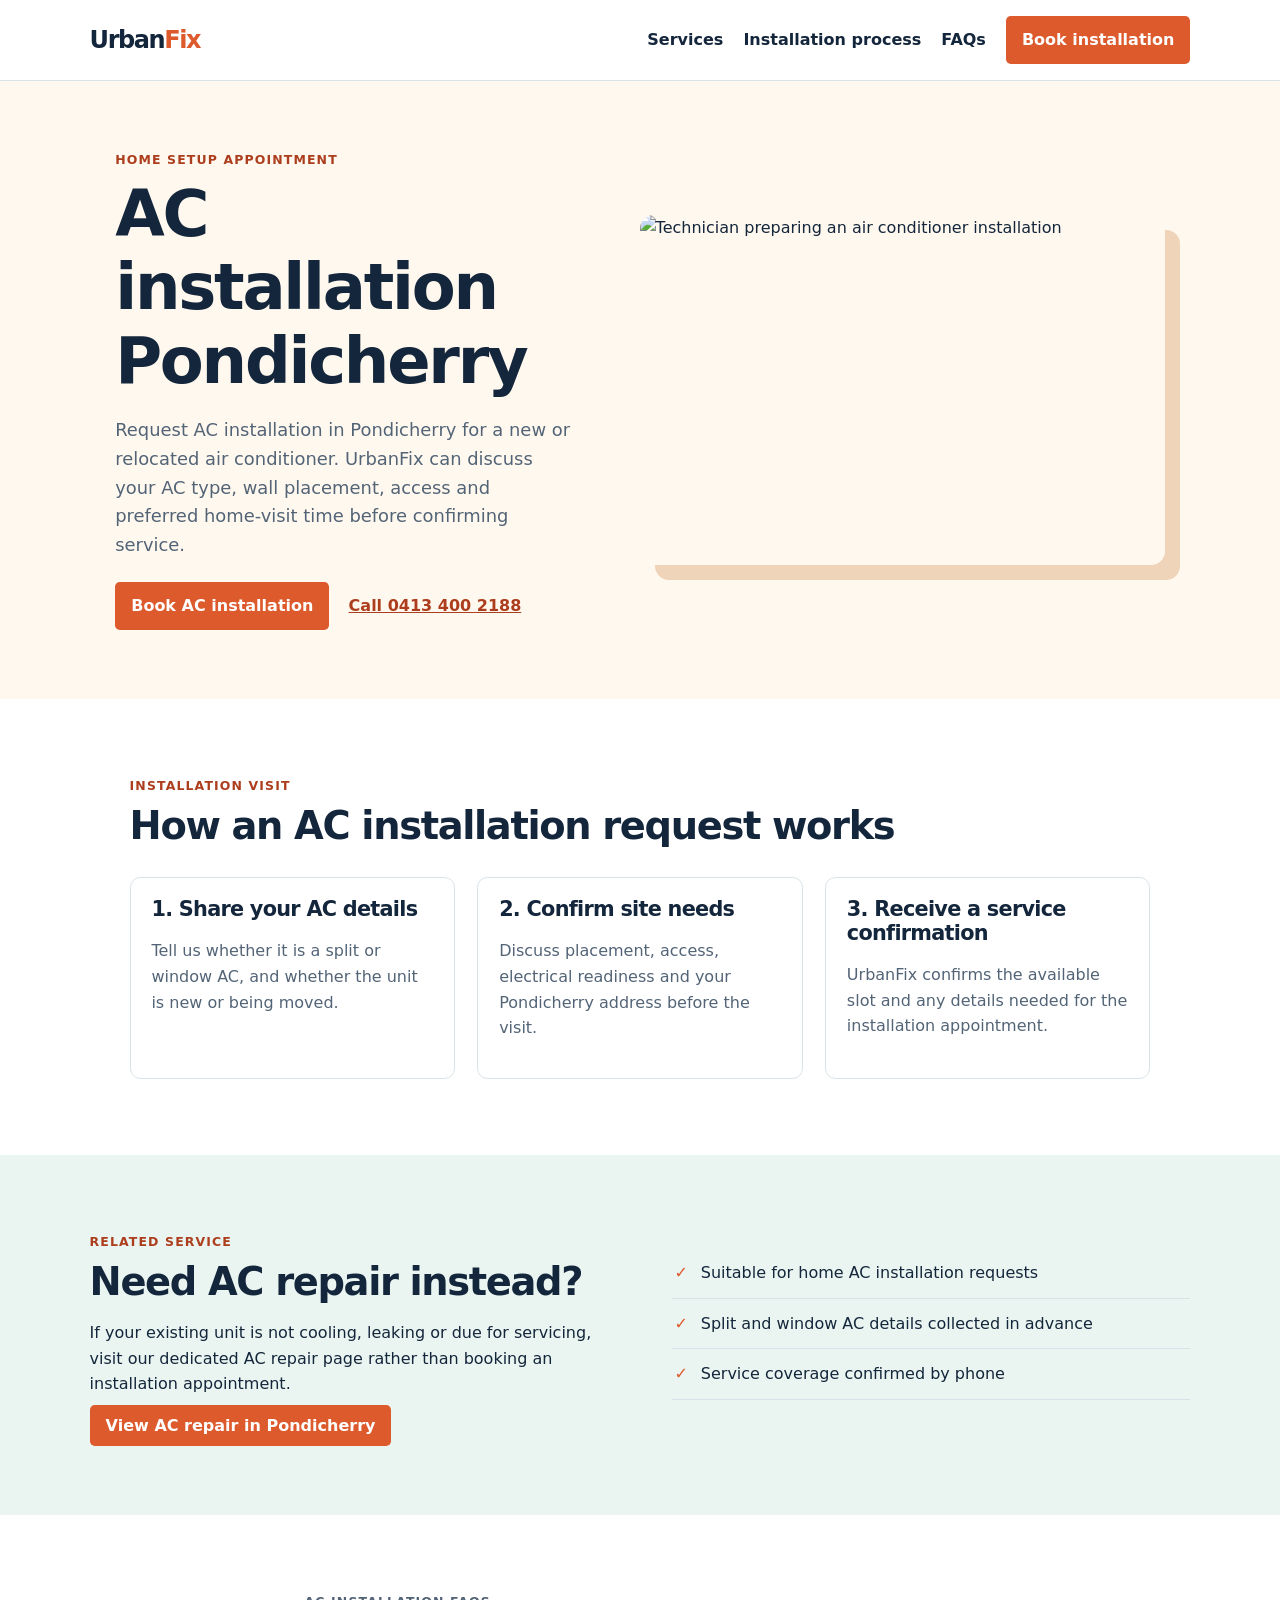
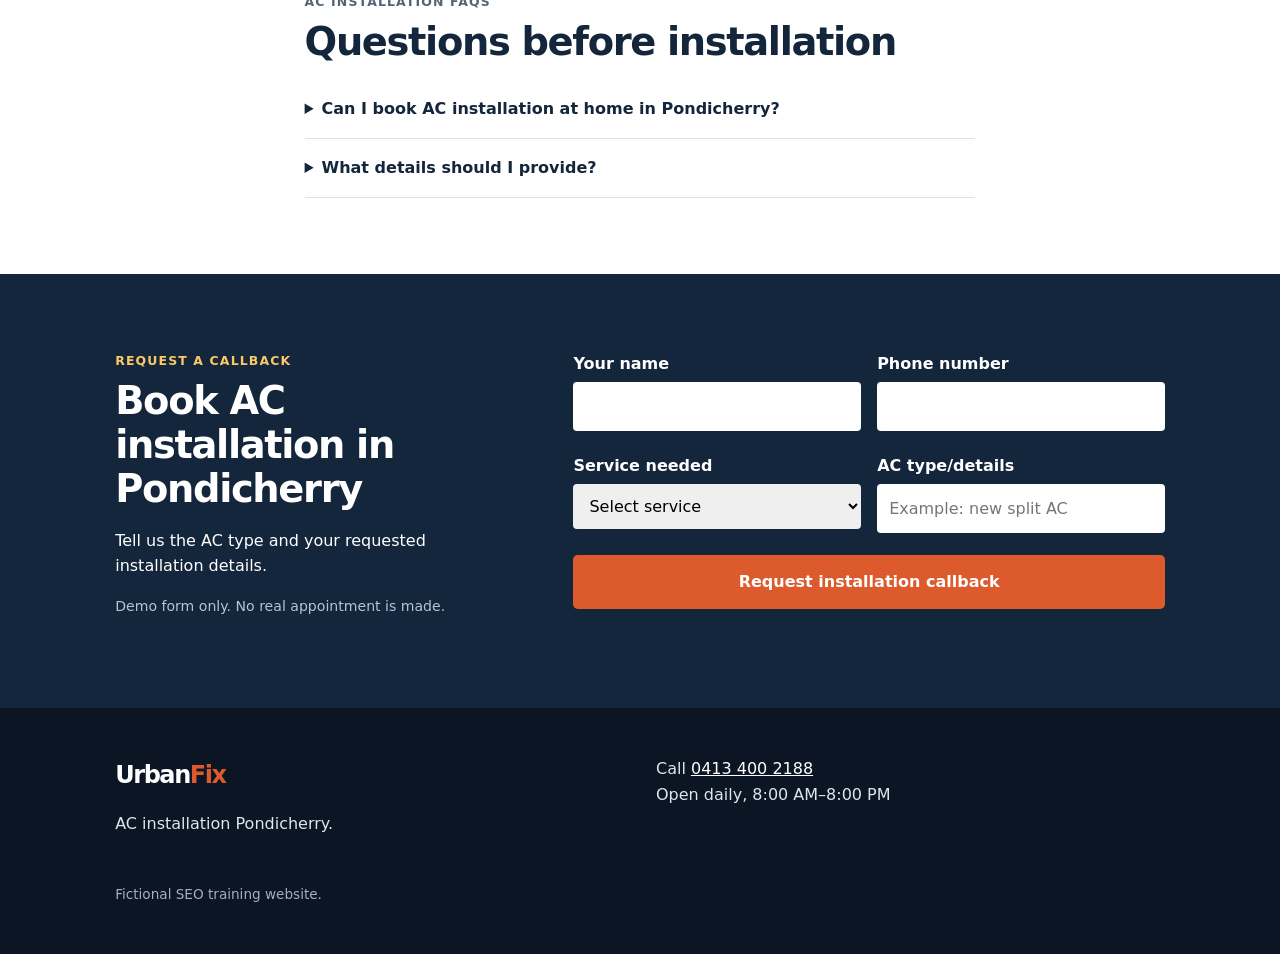
==== ac-installation-pondicherry/index.html @ d5dc9fee "Initial commit: urbanfix keyword mapped site" ====
<!doctype html><html lang="en-IN"><head><meta charset="utf-8"><meta name="viewport" content="width=device-width,initial-scale=1"><title>AC Installation Pondicherry | Home AC Setup | UrbanFix</title><meta name="description" content="Book AC installation in Pondicherry with UrbanFix. Request a home visit for split or window AC setup, placement discussion and installation support."><link rel="canonical" href="YOUR-SITE-URL/ac-installation-pondicherry/"><link rel="stylesheet" href="../assets/css/style.css"><script src="../assets/js/site.js" defer></script></head><body><a class="skip" href="#main">Skip to content</a><header class="header"><a class="brand" href="../index.html">Urban<span>Fix</span></a><button class="menu" aria-expanded="false">Menu</button><nav class="nav"><a href="../index.html#services">Services</a><a href="#process">Installation process</a><a href="#faq">FAQs</a><a class="nav-cta" href="#book">Book installation</a></nav></header><main id="main"><section class="hero hero--service"><div><p class="eyebrow">Home setup appointment</p><h1>AC installation Pondicherry</h1><p class="lead">Request AC installation in Pondicherry for a new or relocated air conditioner. UrbanFix can discuss your AC type, wall placement, access and preferred home-visit time before confirming service.</p><div class="actions"><a class="button" href="#book">Book AC installation</a><a class="phone" href="tel:+914134002188">Call 0413 400 2188</a></div></div><img src="https://images.unsplash.com/photo-1621905252507-b35492cc74b4?auto=format&fit=crop&w=1100&q=80" width="1100" height="733" alt="Technician preparing an air conditioner installation"></section><section id="process" class="section"><p class="eyebrow">Installation visit</p><h2>How an AC installation request works</h2><div class="grid"><article class="card"><h3>1. Share your AC details</h3><p>Tell us whether it is a split or window AC, and whether the unit is new or being moved.</p></article><article class="card"><h3>2. Confirm site needs</h3><p>Discuss placement, access, electrical readiness and your Pondicherry address before the visit.</p></article><article class="card"><h3>3. Receive a service confirmation</h3><p>UrbanFix confirms the available slot and any details needed for the installation appointment.</p></article></div></section><section class="section tint"><div class="two"><div><p class="eyebrow">Related service</p><h2>Need AC repair instead?</h2><p>If your existing unit is not cooling, leaking or due for servicing, visit our dedicated AC repair page rather than booking an installation appointment.</p><a class="button" href="../ac-repair-pondicherry/">View AC repair in Pondicherry</a></div><ul class="check"><li>Suitable for home AC installation requests</li><li>Split and window AC details collected in advance</li><li>Service coverage confirmed by phone</li></ul></div></section><section id="faq" class="section faq"><p class="eyebrow">AC installation FAQs</p><h2>Questions before installation</h2><details><summary>Can I book AC installation at home in Pondicherry?</summary><p>Yes. Submit the callback form with your address and AC type. The team will confirm availability.</p></details><details><summary>What details should I provide?</summary><p>Share the AC type, whether it is a new installation or relocation, and any placement concerns you already know about.</p></details></section><section id="book" class="booking"><div><p class="eyebrow">Request a callback</p><h2>Book AC installation in Pondicherry</h2><p>Tell us the AC type and your requested installation details.</p><p class="notice">Demo form only. No real appointment is made.</p></div><form class="booking-form"><div><label for="name">Your name</label><input id="name" name="name" required></div><div><label for="phone">Phone number</label><input id="phone" name="phone" type="tel" required></div><div><label for="service">Service needed</label><select id="service" name="service" required><option value="">Select service</option><option>AC installation</option><option>AC relocation</option></select></div><div><label for="issue">AC type/details</label><input id="issue" name="issue" placeholder="Example: new split AC" required></div><button class="button wide" type="submit">Request installation callback</button><p class="message" role="status" aria-live="polite"></p></form></section></main><footer class="footer"><div><a class="brand" href="../index.html">Urban<span>Fix</span></a><p>AC installation Pondicherry.</p></div><address>Call <a href="tel:+914134002188">0413 400 2188</a><br>Open daily, 8:00 AM–8:00 PM</address><p class="legal">Fictional SEO training website.</p></footer></body></html>
---- assets/css/style.css ----
:root{--ink:#14263b;--muted:#536477;--orange:#dd5a2d;--orange-dark:#ad3e1d;--cream:#fff8ee;--mint:#eaf5f1;--line:#d9e2e7;--white:#fff}*{box-sizing:border-box}html{scroll-behavior:smooth}body{margin:0;color:var(--ink);font:16px/1.6 system-ui,-apple-system,"Segoe UI",sans-serif}a{color:var(--orange-dark)}.skip{position:absolute;left:-999px}.skip:focus{left:12px;top:12px;padding:10px;background:#fff;z-index:99}.header{display:flex;align-items:center;justify-content:space-between;padding:16px 7%;border-bottom:1px solid var(--line);background:#fff}.brand{font-size:1.5rem;font-weight:850;letter-spacing:-.06em;color:var(--ink);text-decoration:none}.brand span{color:var(--orange)}.nav{display:flex;gap:1.25rem;align-items:center}.nav a{font-weight:700;color:var(--ink);text-decoration:none}.nav .nav-cta,.button{background:var(--orange);color:#fff;padding:.7rem 1rem;border:0;border-radius:.3rem;font:inherit;font-weight:800;text-decoration:none;cursor:pointer}.menu{display:none}.hero{display:grid;grid-template-columns:1.05fr .95fr;gap:4rem;align-items:center;padding:5rem 9%;background:var(--cream)}.hero--service{padding:4.3rem 9%}.hero img{width:100%;height:350px;object-fit:cover;border-radius:14px;box-shadow:15px 15px 0 #f0d4b9}.eyebrow{margin:0 0 .5rem;color:var(--orange-dark);font-size:.78rem;font-weight:850;letter-spacing:.09em;text-transform:uppercase}h1,h2,h3{line-height:1.15;letter-spacing:-.035em}h1{font-size:clamp(2.3rem,5vw,4.3rem);margin:.1rem 0 1rem}h2{font-size:clamp(1.7rem,3vw,2.55rem);margin:.1rem 0 1rem}h3{font-size:1.3rem;margin:0 0 .6rem}.lead,.intro{font-size:1.12rem;color:var(--muted);max-width:49rem}.actions{display:flex;gap:1.2rem;align-items:center;flex-wrap:wrap;margin-top:1.4rem}.phone{font-weight:800}.trust{display:flex;justify-content:center;gap:3rem;padding:1rem 7%;background:var(--ink);color:#fff}.trust p{margin:0}.section{max-width:1200px;margin:auto;padding:4.8rem 7%}.tint{max-width:none;background:var(--mint)}.grid{display:grid;grid-template-columns:repeat(3,1fr);gap:1.4rem;margin-top:1.8rem}.card{border:1px solid var(--line);border-radius:.65rem;background:#fff;padding:1.3rem}.card p{color:var(--muted)}.card a{font-weight:800}.two{display:grid;grid-template-columns:1fr 1fr;gap:4rem}.check{padding:0;list-style:none}.check li{padding:.75rem 0 .75rem 1.8rem;border-bottom:1px solid var(--line);position:relative}.check li:before{content:"✓";position:absolute;left:.15rem;color:var(--orange);font-weight:900}.faq{max-width:850px}.faq details{border-bottom:1px solid var(--line);padding:1rem 0}.faq summary{cursor:pointer;font-weight:800}.faq p{color:var(--muted)}.booking{padding:4.8rem 9%;background:var(--ink);color:white;display:grid;grid-template-columns:.8fr 1.2fr;gap:4rem}.booking .eyebrow{color:#fac867}.booking form{display:grid;grid-template-columns:1fr 1fr;gap:1rem}.booking label{display:block;font-weight:700;margin-bottom:.3rem}.booking input,.booking select,.booking textarea{width:100%;padding:.75rem;border:0;border-radius:.25rem;font:inherit}.booking textarea,.booking .wide{grid-column:1/-1}.booking textarea{min-height:90px}.booking .message{grid-column:1/-1;margin:0;font-weight:700}.notice{font-size:.88rem;color:#b7c4d2}.footer{display:grid;grid-template-columns:1fr 1fr;gap:2rem;padding:3rem 9%;background:#0b1523;color:#dce6ed}.footer .brand{color:white}.footer address{font-style:normal}.footer .legal{grid-column:1/-1;font-size:.85rem;color:#9fb1bf;margin:0}.footer a{color:#fff}@media(max-width:780px){.header{flex-wrap:wrap}.menu{display:block;background:#fff;border:1px solid var(--line);padding:.5rem}.nav{display:none;width:100%;padding-top:1rem;flex-direction:column;align-items:flex-start}.nav.open{display:flex}.hero,.two,.booking{grid-template-columns:1fr;gap:2rem}.hero{padding:3.5rem 7%}.hero img{height:260px}.trust{flex-direction:column;gap:.25rem;text-align:center}.grid{grid-template-columns:1fr}.booking form{grid-template-columns:1fr}.booking textarea,.booking .wide,.booking .message{grid-column:auto}.footer{grid-template-columns:1fr}}
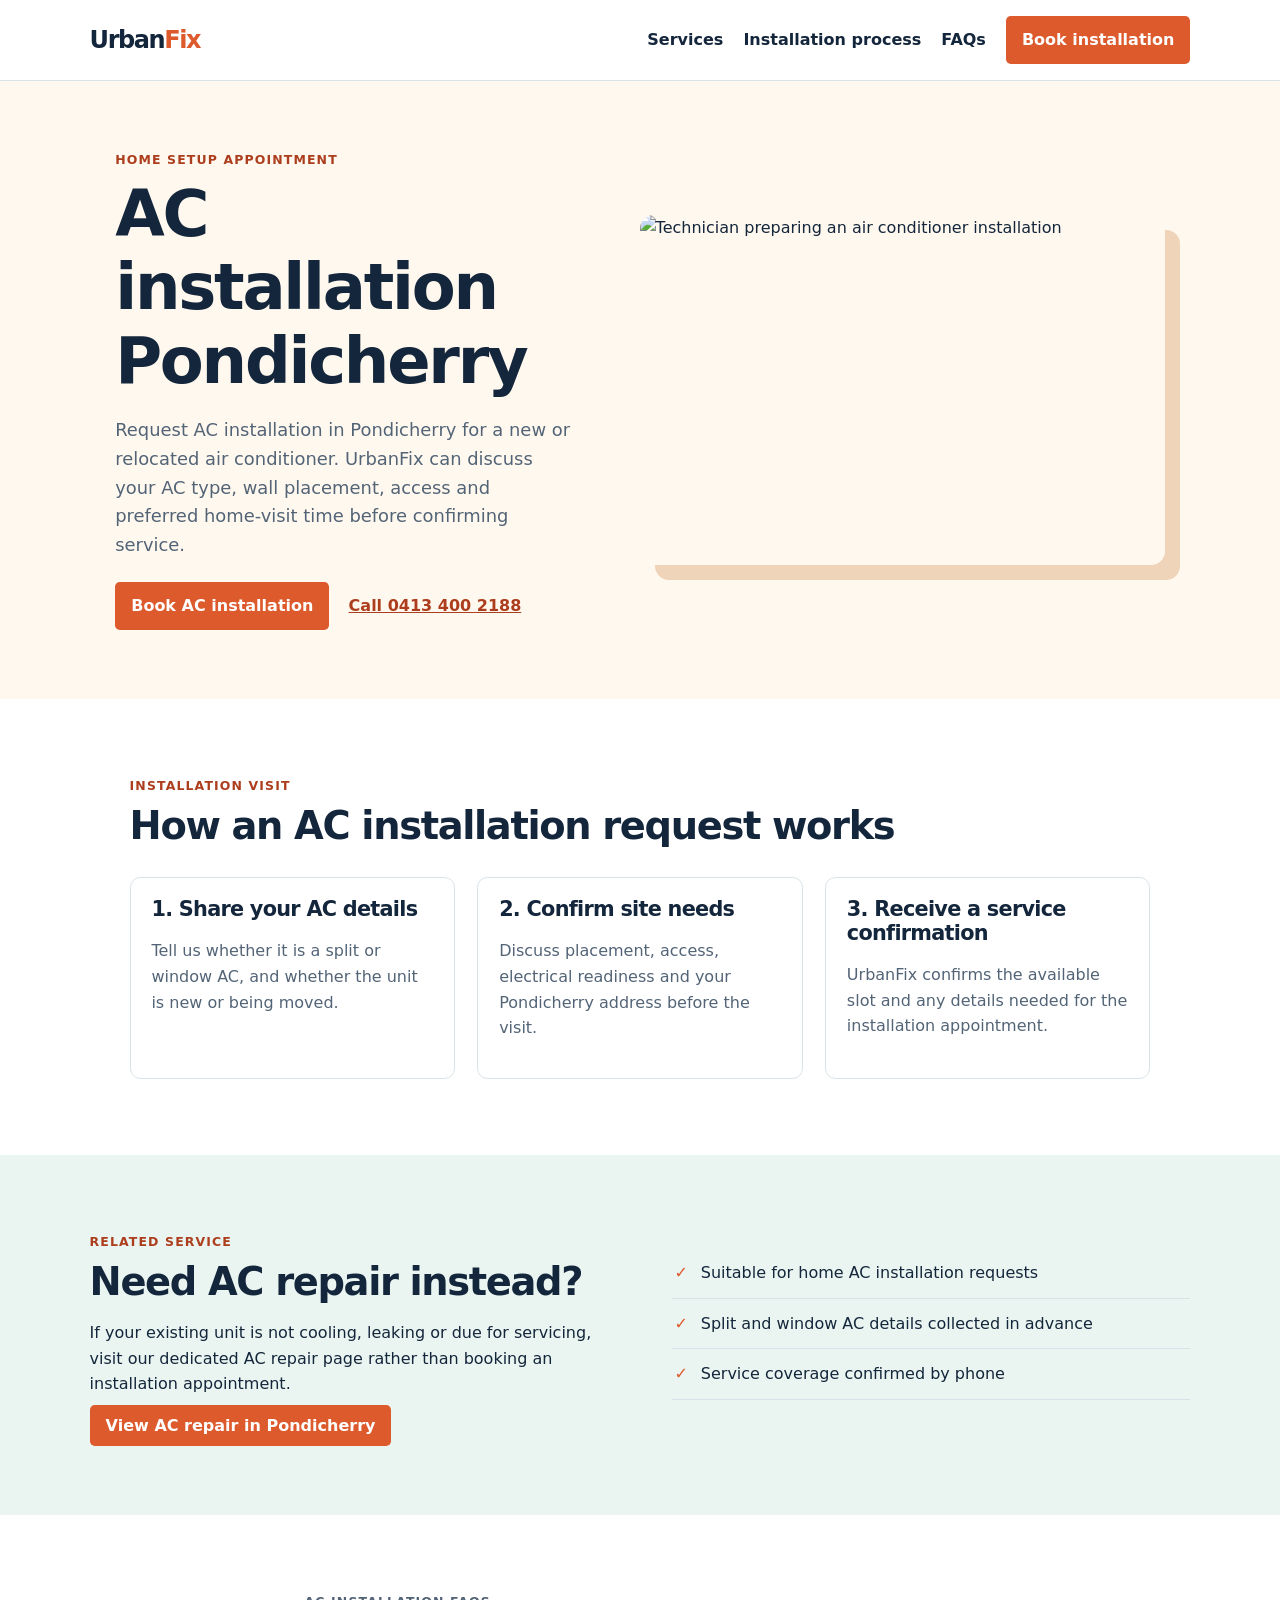
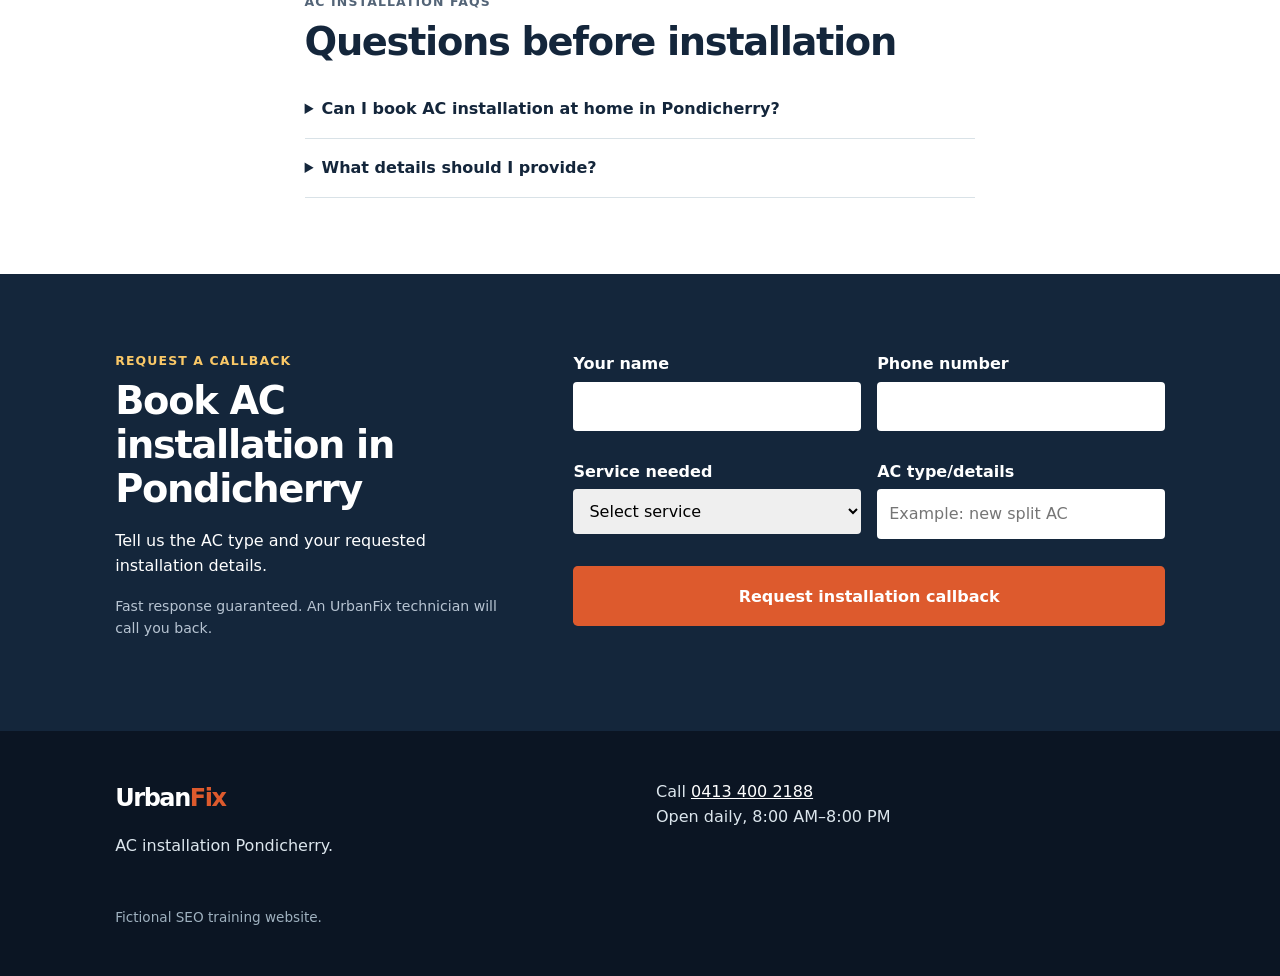
==== commit 4821d330: "Configure Google Apps Script Web App URL for form data collection" ====
--- a/ac-installation-pondicherry/index.html
+++ b/ac-installation-pondicherry/index.html
@@ -1 +1,175 @@
-<!doctype html><html lang="en-IN"><head><meta charset="utf-8"><meta name="viewport" content="width=device-width,initial-scale=1"><title>AC Installation Pondicherry | Home AC Setup | UrbanFix</title><meta name="description" content="Book AC installation in Pondicherry with UrbanFix. Request a home visit for split or window AC setup, placement discussion and installation support."><link rel="canonical" href="YOUR-SITE-URL/ac-installation-pondicherry/"><link rel="stylesheet" href="../assets/css/style.css"><script src="../assets/js/site.js" defer></script></head><body><a class="skip" href="#main">Skip to content</a><header class="header"><a class="brand" href="../index.html">Urban<span>Fix</span></a><button class="menu" aria-expanded="false">Menu</button><nav class="nav"><a href="../index.html#services">Services</a><a href="#process">Installation process</a><a href="#faq">FAQs</a><a class="nav-cta" href="#book">Book installation</a></nav></header><main id="main"><section class="hero hero--service"><div><p class="eyebrow">Home setup appointment</p><h1>AC installation Pondicherry</h1><p class="lead">Request AC installation in Pondicherry for a new or relocated air conditioner. UrbanFix can discuss your AC type, wall placement, access and preferred home-visit time before confirming service.</p><div class="actions"><a class="button" href="#book">Book AC installation</a><a class="phone" href="tel:+914134002188">Call 0413 400 2188</a></div></div><img src="https://images.unsplash.com/photo-1621905252507-b35492cc74b4?auto=format&fit=crop&w=1100&q=80" width="1100" height="733" alt="Technician preparing an air conditioner installation"></section><section id="process" class="section"><p class="eyebrow">Installation visit</p><h2>How an AC installation request works</h2><div class="grid"><article class="card"><h3>1. Share your AC details</h3><p>Tell us whether it is a split or window AC, and whether the unit is new or being moved.</p></article><article class="card"><h3>2. Confirm site needs</h3><p>Discuss placement, access, electrical readiness and your Pondicherry address before the visit.</p></article><article class="card"><h3>3. Receive a service confirmation</h3><p>UrbanFix confirms the available slot and any details needed for the installation appointment.</p></article></div></section><section class="section tint"><div class="two"><div><p class="eyebrow">Related service</p><h2>Need AC repair instead?</h2><p>If your existing unit is not cooling, leaking or due for servicing, visit our dedicated AC repair page rather than booking an installation appointment.</p><a class="button" href="../ac-repair-pondicherry/">View AC repair in Pondicherry</a></div><ul class="check"><li>Suitable for home AC installation requests</li><li>Split and window AC details collected in advance</li><li>Service coverage confirmed by phone</li></ul></div></section><section id="faq" class="section faq"><p class="eyebrow">AC installation FAQs</p><h2>Questions before installation</h2><details><summary>Can I book AC installation at home in Pondicherry?</summary><p>Yes. Submit the callback form with your address and AC type. The team will confirm availability.</p></details><details><summary>What details should I provide?</summary><p>Share the AC type, whether it is a new installation or relocation, and any placement concerns you already know about.</p></details></section><section id="book" class="booking"><div><p class="eyebrow">Request a callback</p><h2>Book AC installation in Pondicherry</h2><p>Tell us the AC type and your requested installation details.</p><p class="notice">Demo form only. No real appointment is made.</p></div><form class="booking-form"><div><label for="name">Your name</label><input id="name" name="name" required></div><div><label for="phone">Phone number</label><input id="phone" name="phone" type="tel" required></div><div><label for="service">Service needed</label><select id="service" name="service" required><option value="">Select service</option><option>AC installation</option><option>AC relocation</option></select></div><div><label for="issue">AC type/details</label><input id="issue" name="issue" placeholder="Example: new split AC" required></div><button class="button wide" type="submit">Request installation callback</button><p class="message" role="status" aria-live="polite"></p></form></section></main><footer class="footer"><div><a class="brand" href="../index.html">Urban<span>Fix</span></a><p>AC installation Pondicherry.</p></div><address>Call <a href="tel:+914134002188">0413 400 2188</a><br>Open daily, 8:00 AM–8:00 PM</address><p class="legal">Fictional SEO training website.</p></footer></body></html>
+<!doctype html>
+<html lang="en-IN">
+  <head>
+    <!-- Google tag (gtag.js) -->
+    <script async src="https://www.googletagmanager.com/gtag/js?id=AW-18336418868"></script>
+    <script>
+      window.dataLayer = window.dataLayer || [];
+      function gtag(){dataLayer.push(arguments);}
+      gtag('js', new Date());
+
+      gtag('config', 'AW-18336418868');
+    </script>
+    <meta charset="utf-8" />
+    <meta name="viewport" content="width=device-width,initial-scale=1" />
+    <title>AC Installation Pondicherry | Home AC Setup | UrbanFix</title>
+    <meta
+      name="description"
+      content="Book AC installation in Pondicherry with UrbanFix. Request a home visit for split or window AC setup, placement discussion and installation support."
+    />
+    <link rel="canonical" href="YOUR-SITE-URL/ac-installation-pondicherry/" />
+    <link rel="stylesheet" href="../assets/css/style.css" />
+    <script src="../assets/js/site.js" defer></script>
+  </head>
+  <body>
+    <a class="skip" href="#main">Skip to content</a>
+    <header class="header">
+      <a class="brand" href="../index.html">Urban<span>Fix</span></a
+      ><button class="menu" aria-expanded="false">Menu</button>
+      <nav class="nav">
+        <a href="../index.html#services">Services</a
+        ><a href="#process">Installation process</a><a href="#faq">FAQs</a
+        ><a class="nav-cta" href="#book">Book installation</a>
+      </nav>
+    </header>
+    <main id="main">
+      <section class="hero hero--service">
+        <div>
+          <p class="eyebrow">Home setup appointment</p>
+          <h1>AC installation Pondicherry</h1>
+          <p class="lead">
+            Request AC installation in Pondicherry for a new or relocated air
+            conditioner. UrbanFix can discuss your AC type, wall placement,
+            access and preferred home-visit time before confirming service.
+          </p>
+          <div class="actions">
+            <a class="button" href="#book">Book AC installation</a
+            ><a class="phone" href="tel:+914134002188">Call 0413 400 2188</a>
+          </div>
+        </div>
+        <img
+          src="https://images.unsplash.com/photo-1621905252507-b35492cc74b4?auto=format&fit=crop&w=1100&q=80"
+          width="1100"
+          height="733"
+          alt="Technician preparing an air conditioner installation"
+        />
+      </section>
+      <section id="process" class="section">
+        <p class="eyebrow">Installation visit</p>
+        <h2>How an AC installation request works</h2>
+        <div class="grid">
+          <article class="card">
+            <h3>1. Share your AC details</h3>
+            <p>
+              Tell us whether it is a split or window AC, and whether the unit
+              is new or being moved.
+            </p>
+          </article>
+          <article class="card">
+            <h3>2. Confirm site needs</h3>
+            <p>
+              Discuss placement, access, electrical readiness and your
+              Pondicherry address before the visit.
+            </p>
+          </article>
+          <article class="card">
+            <h3>3. Receive a service confirmation</h3>
+            <p>
+              UrbanFix confirms the available slot and any details needed for
+              the installation appointment.
+            </p>
+          </article>
+        </div>
+      </section>
+      <section class="section tint">
+        <div class="two">
+          <div>
+            <p class="eyebrow">Related service</p>
+            <h2>Need AC repair instead?</h2>
+            <p>
+              If your existing unit is not cooling, leaking or due for
+              servicing, visit our dedicated AC repair page rather than booking
+              an installation appointment.
+            </p>
+            <a class="button" href="../ac-repair-pondicherry/"
+              >View AC repair in Pondicherry</a
+            >
+          </div>
+          <ul class="check">
+            <li>Suitable for home AC installation requests</li>
+            <li>Split and window AC details collected in advance</li>
+            <li>Service coverage confirmed by phone</li>
+          </ul>
+        </div>
+      </section>
+      <section id="faq" class="section faq">
+        <p class="eyebrow">AC installation FAQs</p>
+        <h2>Questions before installation</h2>
+        <details>
+          <summary>Can I book AC installation at home in Pondicherry?</summary>
+          <p>
+            Yes. Submit the callback form with your address and AC type. The
+            team will confirm availability.
+          </p>
+        </details>
+        <details>
+          <summary>What details should I provide?</summary>
+          <p>
+            Share the AC type, whether it is a new installation or relocation,
+            and any placement concerns you already know about.
+          </p>
+        </details>
+      </section>
+      <section id="book" class="booking">
+        <div>
+          <p class="eyebrow">Request a callback</p>
+          <h2>Book AC installation in Pondicherry</h2>
+          <p>Tell us the AC type and your requested installation details.</p>
+          <p class="notice">Fast response guaranteed. An UrbanFix technician will call you back.</p>
+        </div>
+        <form class="booking-form">
+          <div>
+            <label for="name">Your name</label
+            ><input id="name" name="name" required />
+          </div>
+          <div>
+            <label for="phone">Phone number</label
+            ><input id="phone" name="phone" type="tel" required />
+          </div>
+          <div>
+            <label for="service">Service needed</label
+            ><select id="service" name="service" required>
+              <option value="">Select service</option>
+              <option>AC installation</option>
+              <option>AC relocation</option>
+            </select>
+          </div>
+          <div>
+            <label for="issue">AC type/details</label
+            ><input
+              id="issue"
+              name="issue"
+              placeholder="Example: new split AC"
+              required
+            />
+          </div>
+          <button class="button wide" type="submit">
+            Request installation callback
+          </button>
+          <p class="message" role="status" aria-live="polite"></p>
+        </form>
+      </section>
+    </main>
+    <footer class="footer">
+      <div>
+        <a class="brand" href="../index.html">Urban<span>Fix</span></a>
+        <p>AC installation Pondicherry.</p>
+      </div>
+      <address>
+        Call <a href="tel:+914134002188">0413 400 2188</a><br />Open daily, 8:00
+        AM–8:00 PM
+      </address>
+      <p class="legal">Fictional SEO training website.</p>
+    </footer>
+  </body>
+</html>
--- a/assets/css/style.css
+++ b/assets/css/style.css
@@ -1 +1,336 @@
-:root{--ink:#14263b;--muted:#536477;--orange:#dd5a2d;--orange-dark:#ad3e1d;--cream:#fff8ee;--mint:#eaf5f1;--line:#d9e2e7;--white:#fff}*{box-sizing:border-box}html{scroll-behavior:smooth}body{margin:0;color:var(--ink);font:16px/1.6 system-ui,-apple-system,"Segoe UI",sans-serif}a{color:var(--orange-dark)}.skip{position:absolute;left:-999px}.skip:focus{left:12px;top:12px;padding:10px;background:#fff;z-index:99}.header{display:flex;align-items:center;justify-content:space-between;padding:16px 7%;border-bottom:1px solid var(--line);background:#fff}.brand{font-size:1.5rem;font-weight:850;letter-spacing:-.06em;color:var(--ink);text-decoration:none}.brand span{color:var(--orange)}.nav{display:flex;gap:1.25rem;align-items:center}.nav a{font-weight:700;color:var(--ink);text-decoration:none}.nav .nav-cta,.button{background:var(--orange);color:#fff;padding:.7rem 1rem;border:0;border-radius:.3rem;font:inherit;font-weight:800;text-decoration:none;cursor:pointer}.menu{display:none}.hero{display:grid;grid-template-columns:1.05fr .95fr;gap:4rem;align-items:center;padding:5rem 9%;background:var(--cream)}.hero--service{padding:4.3rem 9%}.hero img{width:100%;height:350px;object-fit:cover;border-radius:14px;box-shadow:15px 15px 0 #f0d4b9}.eyebrow{margin:0 0 .5rem;color:var(--orange-dark);font-size:.78rem;font-weight:850;letter-spacing:.09em;text-transform:uppercase}h1,h2,h3{line-height:1.15;letter-spacing:-.035em}h1{font-size:clamp(2.3rem,5vw,4.3rem);margin:.1rem 0 1rem}h2{font-size:clamp(1.7rem,3vw,2.55rem);margin:.1rem 0 1rem}h3{font-size:1.3rem;margin:0 0 .6rem}.lead,.intro{font-size:1.12rem;color:var(--muted);max-width:49rem}.actions{display:flex;gap:1.2rem;align-items:center;flex-wrap:wrap;margin-top:1.4rem}.phone{font-weight:800}.trust{display:flex;justify-content:center;gap:3rem;padding:1rem 7%;background:var(--ink);color:#fff}.trust p{margin:0}.section{max-width:1200px;margin:auto;padding:4.8rem 7%}.tint{max-width:none;background:var(--mint)}.grid{display:grid;grid-template-columns:repeat(3,1fr);gap:1.4rem;margin-top:1.8rem}.card{border:1px solid var(--line);border-radius:.65rem;background:#fff;padding:1.3rem}.card p{color:var(--muted)}.card a{font-weight:800}.two{display:grid;grid-template-columns:1fr 1fr;gap:4rem}.check{padding:0;list-style:none}.check li{padding:.75rem 0 .75rem 1.8rem;border-bottom:1px solid var(--line);position:relative}.check li:before{content:"✓";position:absolute;left:.15rem;color:var(--orange);font-weight:900}.faq{max-width:850px}.faq details{border-bottom:1px solid var(--line);padding:1rem 0}.faq summary{cursor:pointer;font-weight:800}.faq p{color:var(--muted)}.booking{padding:4.8rem 9%;background:var(--ink);color:white;display:grid;grid-template-columns:.8fr 1.2fr;gap:4rem}.booking .eyebrow{color:#fac867}.booking form{display:grid;grid-template-columns:1fr 1fr;gap:1rem}.booking label{display:block;font-weight:700;margin-bottom:.3rem}.booking input,.booking select,.booking textarea{width:100%;padding:.75rem;border:0;border-radius:.25rem;font:inherit}.booking textarea,.booking .wide{grid-column:1/-1}.booking textarea{min-height:90px}.booking .message{grid-column:1/-1;margin:0;font-weight:700}.notice{font-size:.88rem;color:#b7c4d2}.footer{display:grid;grid-template-columns:1fr 1fr;gap:2rem;padding:3rem 9%;background:#0b1523;color:#dce6ed}.footer .brand{color:white}.footer address{font-style:normal}.footer .legal{grid-column:1/-1;font-size:.85rem;color:#9fb1bf;margin:0}.footer a{color:#fff}@media(max-width:780px){.header{flex-wrap:wrap}.menu{display:block;background:#fff;border:1px solid var(--line);padding:.5rem}.nav{display:none;width:100%;padding-top:1rem;flex-direction:column;align-items:flex-start}.nav.open{display:flex}.hero,.two,.booking{grid-template-columns:1fr;gap:2rem}.hero{padding:3.5rem 7%}.hero img{height:260px}.trust{flex-direction:column;gap:.25rem;text-align:center}.grid{grid-template-columns:1fr}.booking form{grid-template-columns:1fr}.booking textarea,.booking .wide,.booking .message{grid-column:auto}.footer{grid-template-columns:1fr}}
+:root {
+  --ink: #14263b;
+  --muted: #536477;
+  --orange: #dd5a2d;
+  --orange-dark: #ad3e1d;
+  --cream: #fff8ee;
+  --mint: #eaf5f1;
+  --line: #d9e2e7;
+  --white: #fff;
+}
+* {
+  box-sizing: border-box;
+}
+html {
+  scroll-behavior: smooth;
+}
+body {
+  margin: 0;
+  color: var(--ink);
+  font:
+    16px/1.6 system-ui,
+    -apple-system,
+    "Segoe UI",
+    sans-serif;
+}
+a {
+  color: var(--orange-dark);
+}
+.skip {
+  position: absolute;
+  left: -999px;
+}
+.skip:focus {
+  left: 12px;
+  top: 12px;
+  padding: 10px;
+  background: #fff;
+  z-index: 99;
+}
+.header {
+  display: flex;
+  align-items: center;
+  justify-content: space-between;
+  padding: 16px 7%;
+  border-bottom: 1px solid var(--line);
+  background: #fff;
+}
+.brand {
+  font-size: 1.5rem;
+  font-weight: 850;
+  letter-spacing: -0.06em;
+  color: var(--ink);
+  text-decoration: none;
+}
+.brand span {
+  color: var(--orange);
+}
+.nav {
+  display: flex;
+  gap: 1.25rem;
+  align-items: center;
+}
+.nav a {
+  font-weight: 700;
+  color: var(--ink);
+  text-decoration: none;
+}
+.nav .nav-cta,
+.button {
+  background: var(--orange);
+  color: #fff;
+  padding: 0.7rem 1rem;
+  border: 0;
+  border-radius: 0.3rem;
+  font: inherit;
+  font-weight: 800;
+  text-decoration: none;
+  cursor: pointer;
+}
+.menu {
+  display: none;
+}
+.hero {
+  display: grid;
+  grid-template-columns: 1.05fr 0.95fr;
+  gap: 4rem;
+  align-items: center;
+  padding: 5rem 9%;
+  background: var(--cream);
+}
+.hero--service {
+  padding: 4.3rem 9%;
+}
+.hero img {
+  width: 100%;
+  height: 350px;
+  object-fit: cover;
+  border-radius: 14px;
+  box-shadow: 15px 15px 0 #f0d4b9;
+}
+.eyebrow {
+  margin: 0 0 0.5rem;
+  color: var(--orange-dark);
+  font-size: 0.78rem;
+  font-weight: 850;
+  letter-spacing: 0.09em;
+  text-transform: uppercase;
+}
+h1,
+h2,
+h3 {
+  line-height: 1.15;
+  letter-spacing: -0.035em;
+}
+h1 {
+  font-size: clamp(2.3rem, 5vw, 4.3rem);
+  margin: 0.1rem 0 1rem;
+}
+h2 {
+  font-size: clamp(1.7rem, 3vw, 2.55rem);
+  margin: 0.1rem 0 1rem;
+}
+h3 {
+  font-size: 1.3rem;
+  margin: 0 0 0.6rem;
+}
+.lead,
+.intro {
+  font-size: 1.12rem;
+  color: var(--muted);
+  max-width: 49rem;
+}
+.actions {
+  display: flex;
+  gap: 1.2rem;
+  align-items: center;
+  flex-wrap: wrap;
+  margin-top: 1.4rem;
+}
+.phone {
+  font-weight: 800;
+}
+.trust {
+  display: flex;
+  justify-content: center;
+  gap: 3rem;
+  padding: 1rem 7%;
+  background: var(--ink);
+  color: #fff;
+}
+.trust p {
+  margin: 0;
+}
+.section {
+  max-width: 1200px;
+  margin: auto;
+  padding: 4.8rem 7%;
+}
+.tint {
+  max-width: none;
+  background: var(--mint);
+}
+.grid {
+  display: grid;
+  grid-template-columns: repeat(3, 1fr);
+  gap: 1.4rem;
+  margin-top: 1.8rem;
+}
+.card {
+  border: 1px solid var(--line);
+  border-radius: 0.65rem;
+  background: #fff;
+  padding: 1.3rem;
+}
+.card p {
+  color: var(--muted);
+}
+.card a {
+  font-weight: 800;
+}
+.two {
+  display: grid;
+  grid-template-columns: 1fr 1fr;
+  gap: 4rem;
+}
+.check {
+  padding: 0;
+  list-style: none;
+}
+.check li {
+  padding: 0.75rem 0 0.75rem 1.8rem;
+  border-bottom: 1px solid var(--line);
+  position: relative;
+}
+.check li:before {
+  content: "✓";
+  position: absolute;
+  left: 0.15rem;
+  color: var(--orange);
+  font-weight: 900;
+}
+.faq {
+  max-width: 850px;
+}
+.faq details {
+  border-bottom: 1px solid var(--line);
+  padding: 1rem 0;
+}
+.faq summary {
+  cursor: pointer;
+  font-weight: 800;
+}
+.faq p {
+  color: var(--muted);
+}
+.booking {
+  padding: 4.8rem 9%;
+  background: var(--ink);
+  color: white;
+  display: grid;
+  grid-template-columns: 0.8fr 1.2fr;
+  gap: 4rem;
+}
+.booking .eyebrow {
+  color: #fac867;
+}
+.booking form {
+  display: grid;
+  grid-template-columns: 1fr 1fr;
+  gap: 1rem;
+}
+.booking label {
+  display: block;
+  font-weight: 700;
+  margin-bottom: 0.3rem;
+}
+.booking input,
+.booking select,
+.booking textarea {
+  width: 100%;
+  padding: 0.75rem;
+  border: 0;
+  border-radius: 0.25rem;
+  font: inherit;
+}
+.booking textarea,
+.booking .wide {
+  grid-column: 1/-1;
+}
+.booking textarea {
+  min-height: 90px;
+}
+.booking .message {
+  grid-column: 1/-1;
+  margin: 0;
+  font-weight: 700;
+}
+.notice {
+  font-size: 0.88rem;
+  color: #b7c4d2;
+}
+.footer {
+  display: grid;
+  grid-template-columns: 1fr 1fr;
+  gap: 2rem;
+  padding: 3rem 9%;
+  background: #0b1523;
+  color: #dce6ed;
+}
+.footer .brand {
+  color: white;
+}
+.footer address {
+  font-style: normal;
+}
+.footer .legal {
+  grid-column: 1/-1;
+  font-size: 0.85rem;
+  color: #9fb1bf;
+  margin: 0;
+}
+.footer a {
+  color: #fff;
+}
+@media (max-width: 780px) {
+  .header {
+    flex-wrap: wrap;
+  }
+  .menu {
+    display: block;
+    background: #fff;
+    border: 1px solid var(--line);
+    padding: 0.5rem;
+  }
+  .nav {
+    display: none;
+    width: 100%;
+    padding-top: 1rem;
+    flex-direction: column;
+    align-items: flex-start;
+  }
+  .nav.open {
+    display: flex;
+  }
+  .hero,
+  .two,
+  .booking {
+    grid-template-columns: 1fr;
+    gap: 2rem;
+  }
+  .hero {
+    padding: 3.5rem 7%;
+  }
+  .hero img {
+    height: 260px;
+  }
+  .trust {
+    flex-direction: column;
+    gap: 0.25rem;
+    text-align: center;
+  }
+  .grid {
+    grid-template-columns: 1fr;
+  }
+  .booking form {
+    grid-template-columns: 1fr;
+  }
+  .booking textarea,
+  .booking .wide,
+  .booking .message {
+    grid-column: auto;
+  }
+  .footer {
+    grid-template-columns: 1fr;
+  }
+}
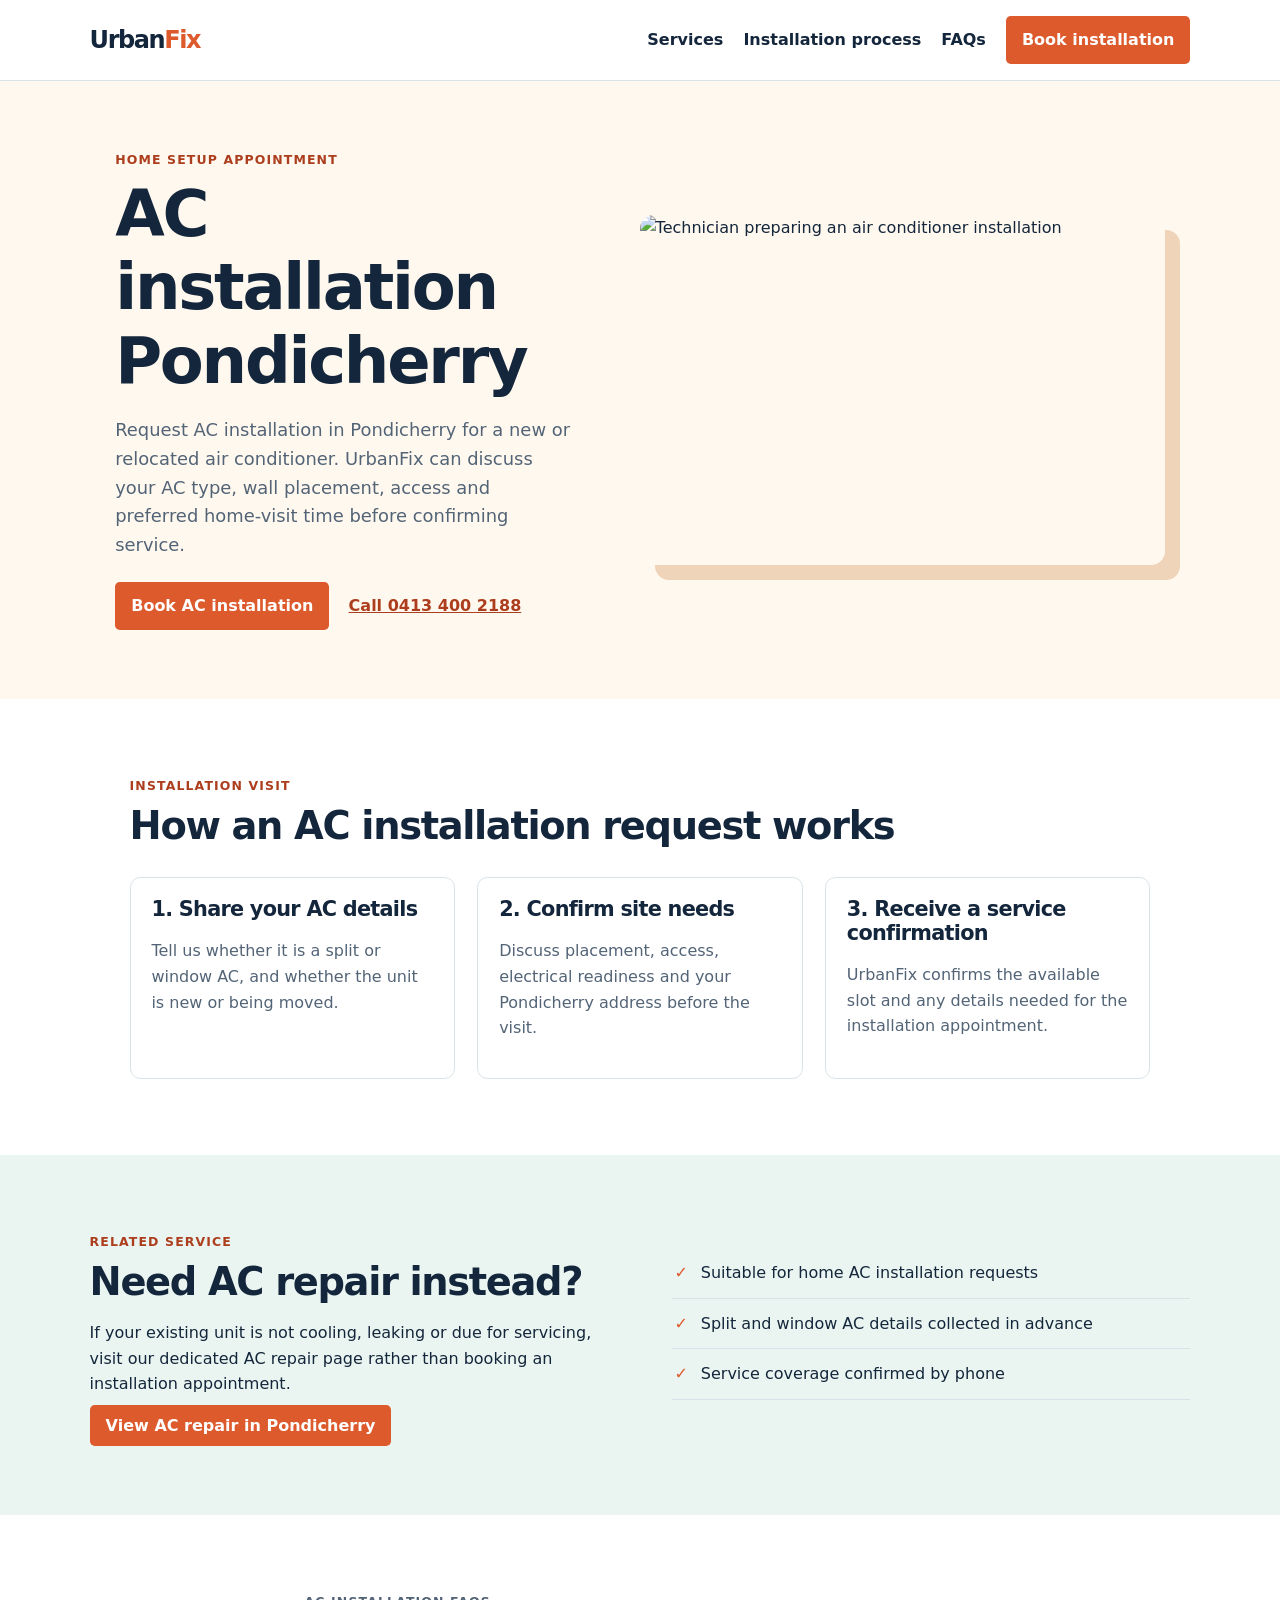
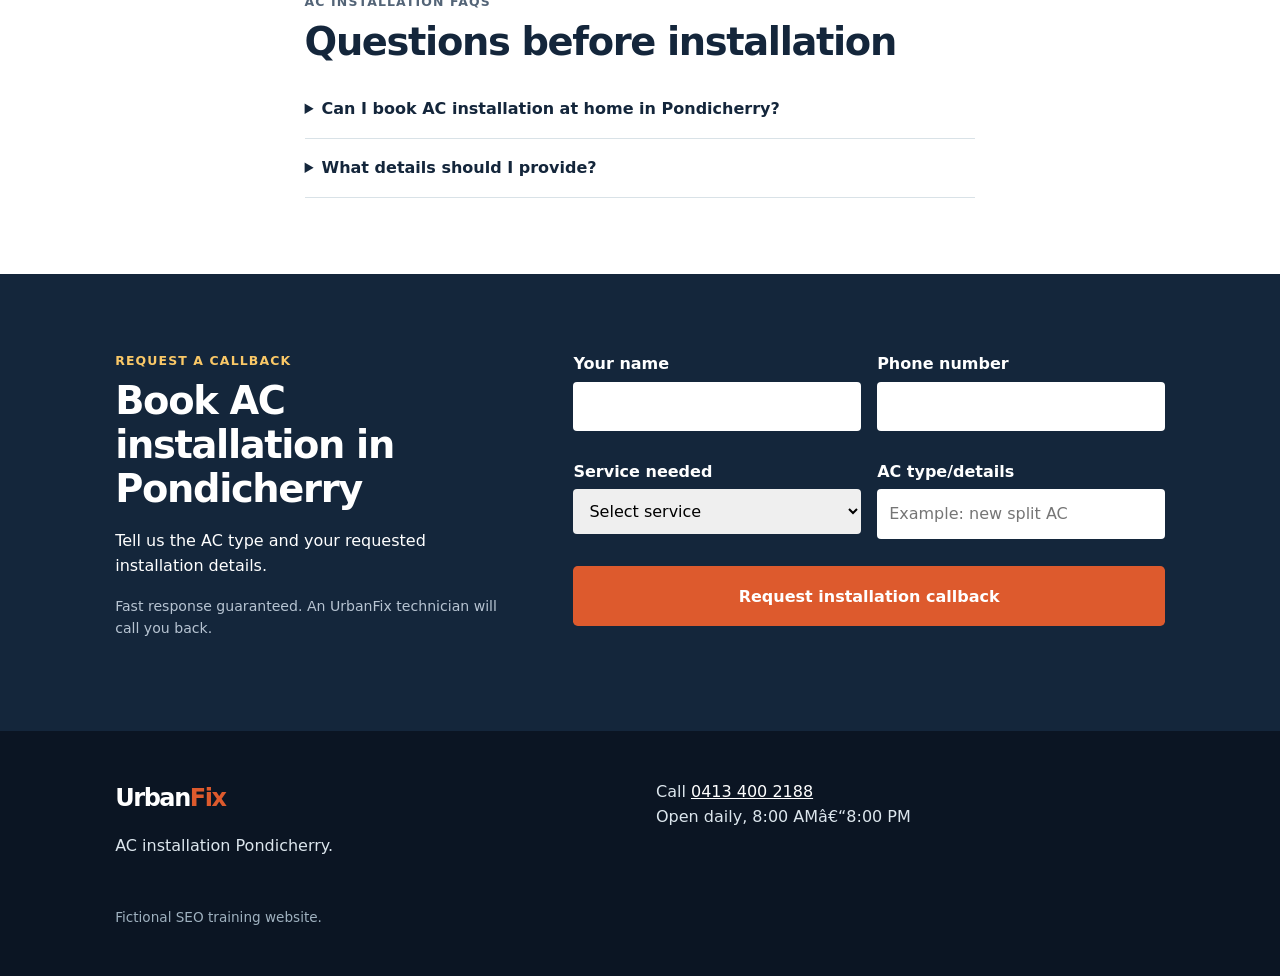
==== commit 01a66b61: "Add Meta Pixel Code to head section across all HTML pages" ====
--- a/ac-installation-pondicherry/index.html
+++ b/ac-installation-pondicherry/index.html
@@ -10,6 +10,27 @@
 
       gtag('config', 'AW-18336418868');
     </script>
+    <!-- Meta Pixel Code -->
+    <script>
+      !function(f,b,e,v,n,t,s)
+      {if(f.fbq)return;n=f.fbq=function(){n.callMethod?
+      n.callMethod.apply(n,arguments):n.queue.push(arguments)};
+      if(!f._fbq)f._fbq=n;n.push=n;n.loaded=!0;n.version='2.0';
+      n.queue=[];t=b.createElement(e);t.async=!0;
+      t.src=v;s=b.getElementsByTagName(e)[0];
+      s.parentNode.insertBefore(t,s)}(window, document,'script',
+      'https://connect.facebook.net/en_US/fbevents.js');
+      fbq('init', '967715729009236');
+      fbq('track', 'PageView');
+    </script>
+    <noscript
+      ><img
+        height="1"
+        width="1"
+        style="display:none"
+        src="https://www.facebook.com/tr?id=967715729009236&ev=PageView&noscript=1"
+    /></noscript>
+    <!-- End Meta Pixel Code -->
     <meta charset="utf-8" />
     <meta name="viewport" content="width=device-width,initial-scale=1" />
     <title>AC Installation Pondicherry | Home AC Setup | UrbanFix</title>
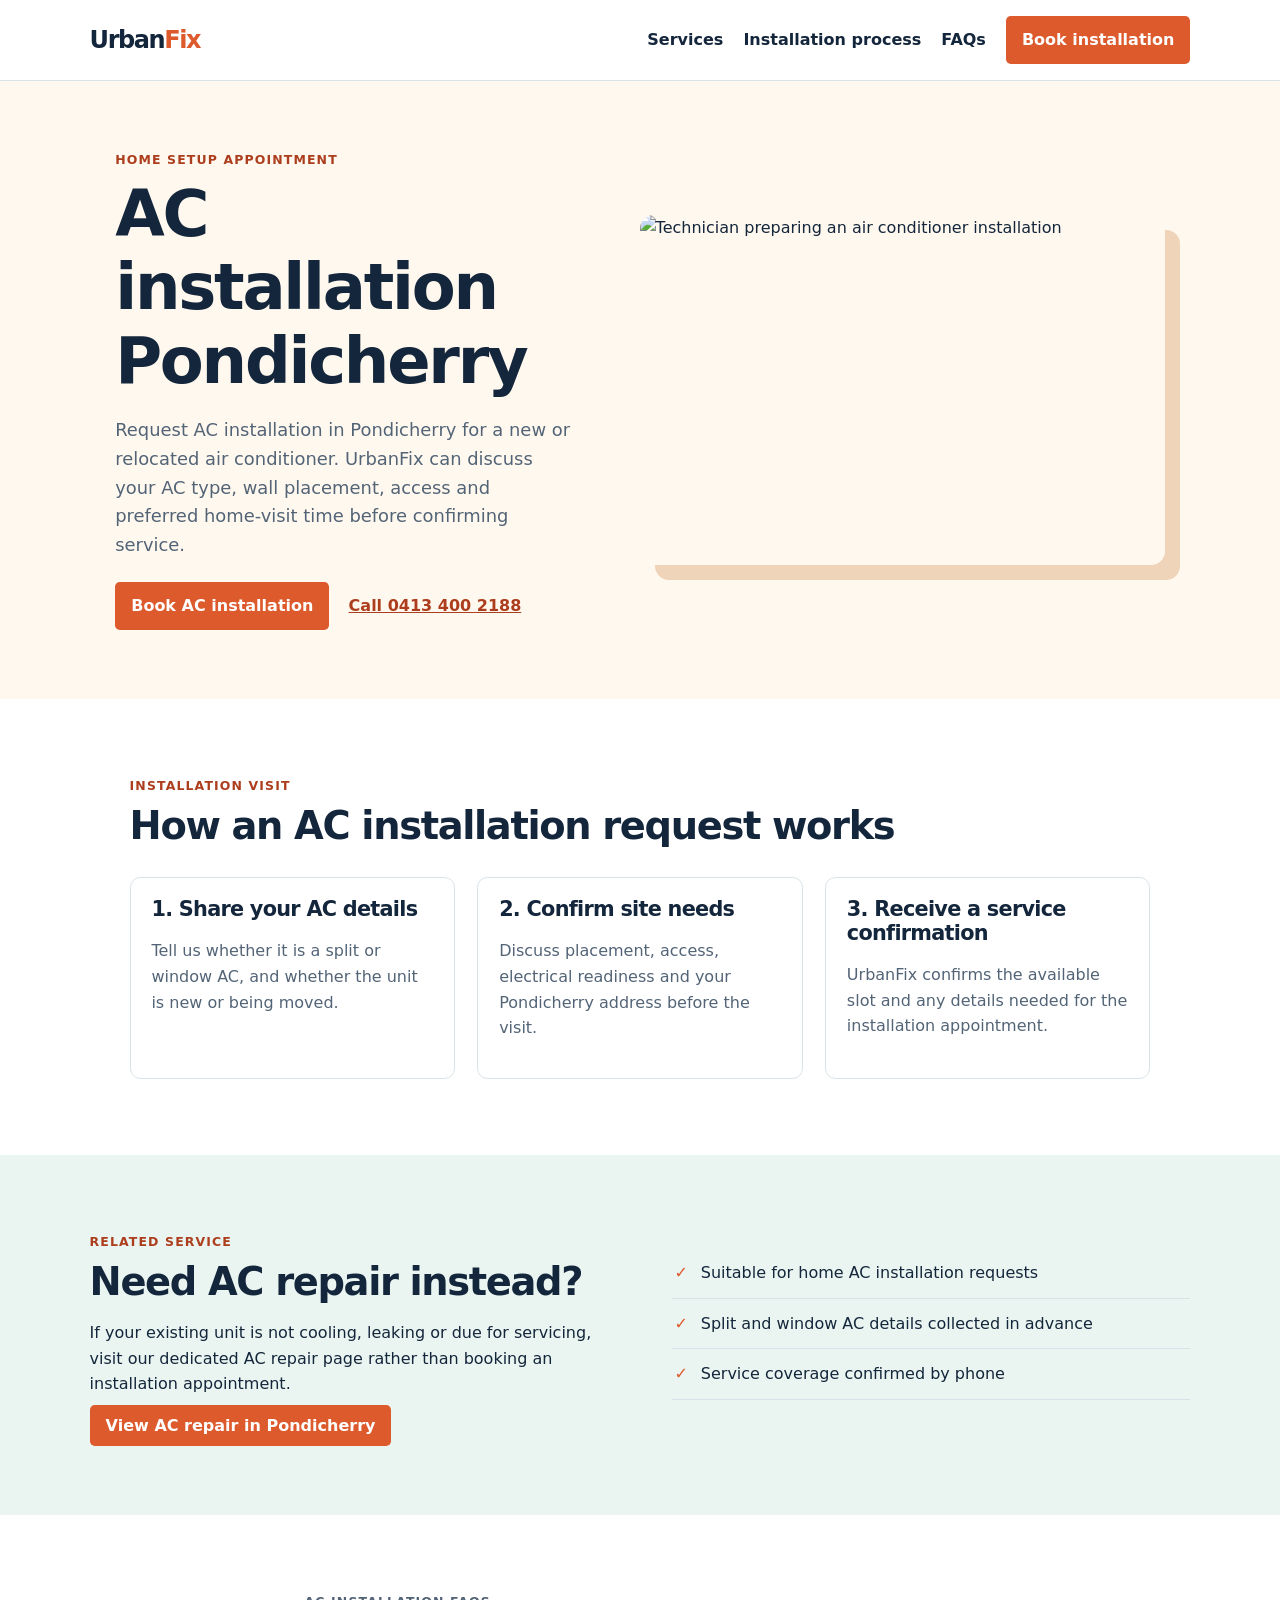
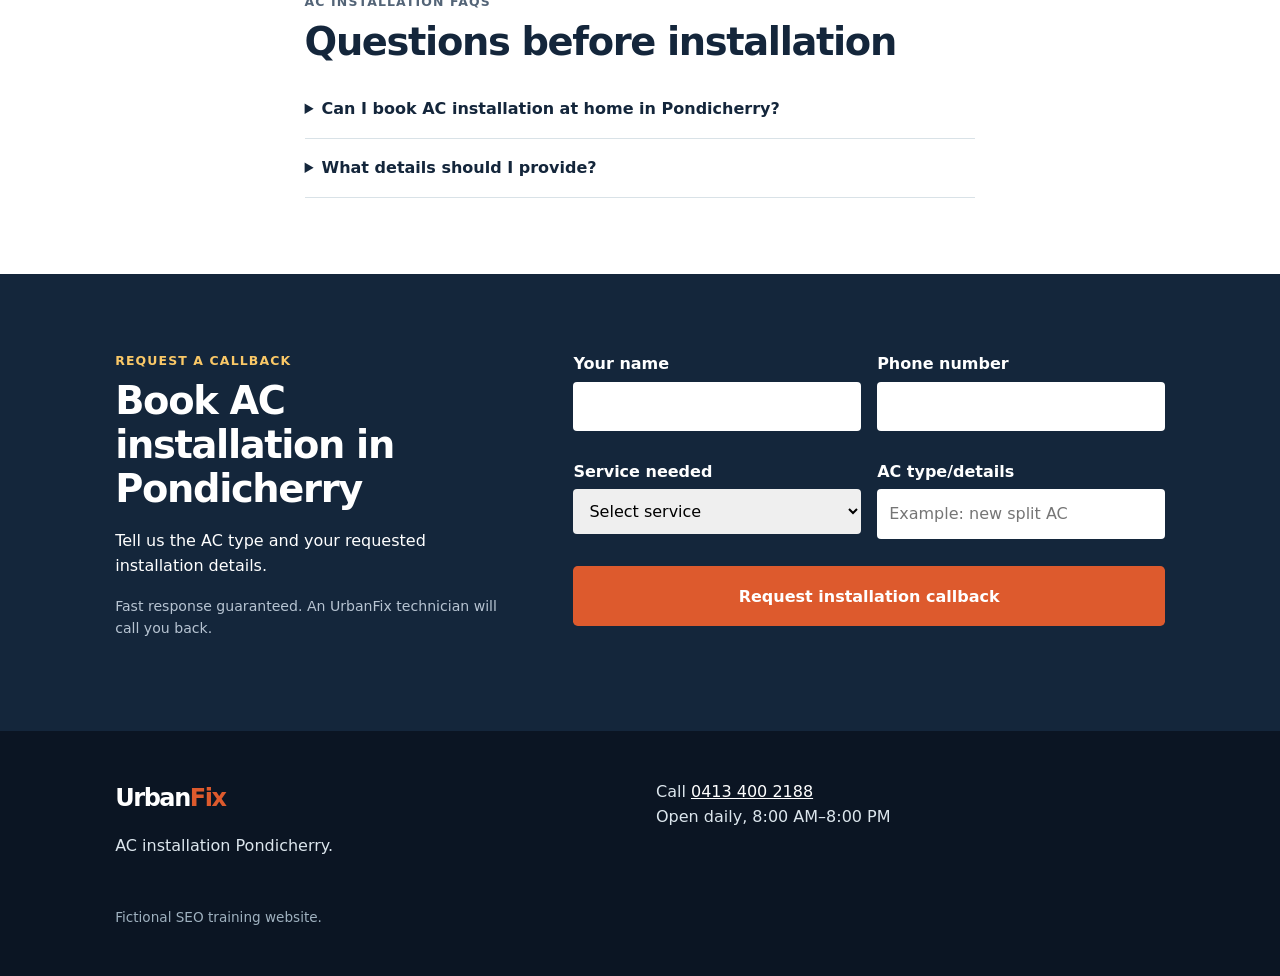
==== commit ba087dee: "Remove Google Tag scripts and tracking from all pages" ====
--- a/ac-installation-pondicherry/index.html
+++ b/ac-installation-pondicherry/index.html
@@ -1,15 +1,6 @@
 <!doctype html>
 <html lang="en-IN">
   <head>
-    <!-- Google tag (gtag.js) -->
-    <script async src="https://www.googletagmanager.com/gtag/js?id=AW-18336418868"></script>
-    <script>
-      window.dataLayer = window.dataLayer || [];
-      function gtag(){dataLayer.push(arguments);}
-      gtag('js', new Date());
-
-      gtag('config', 'AW-18336418868');
-    </script>
     <!-- Meta Pixel Code -->
     <script>
       !function(f,b,e,v,n,t,s)
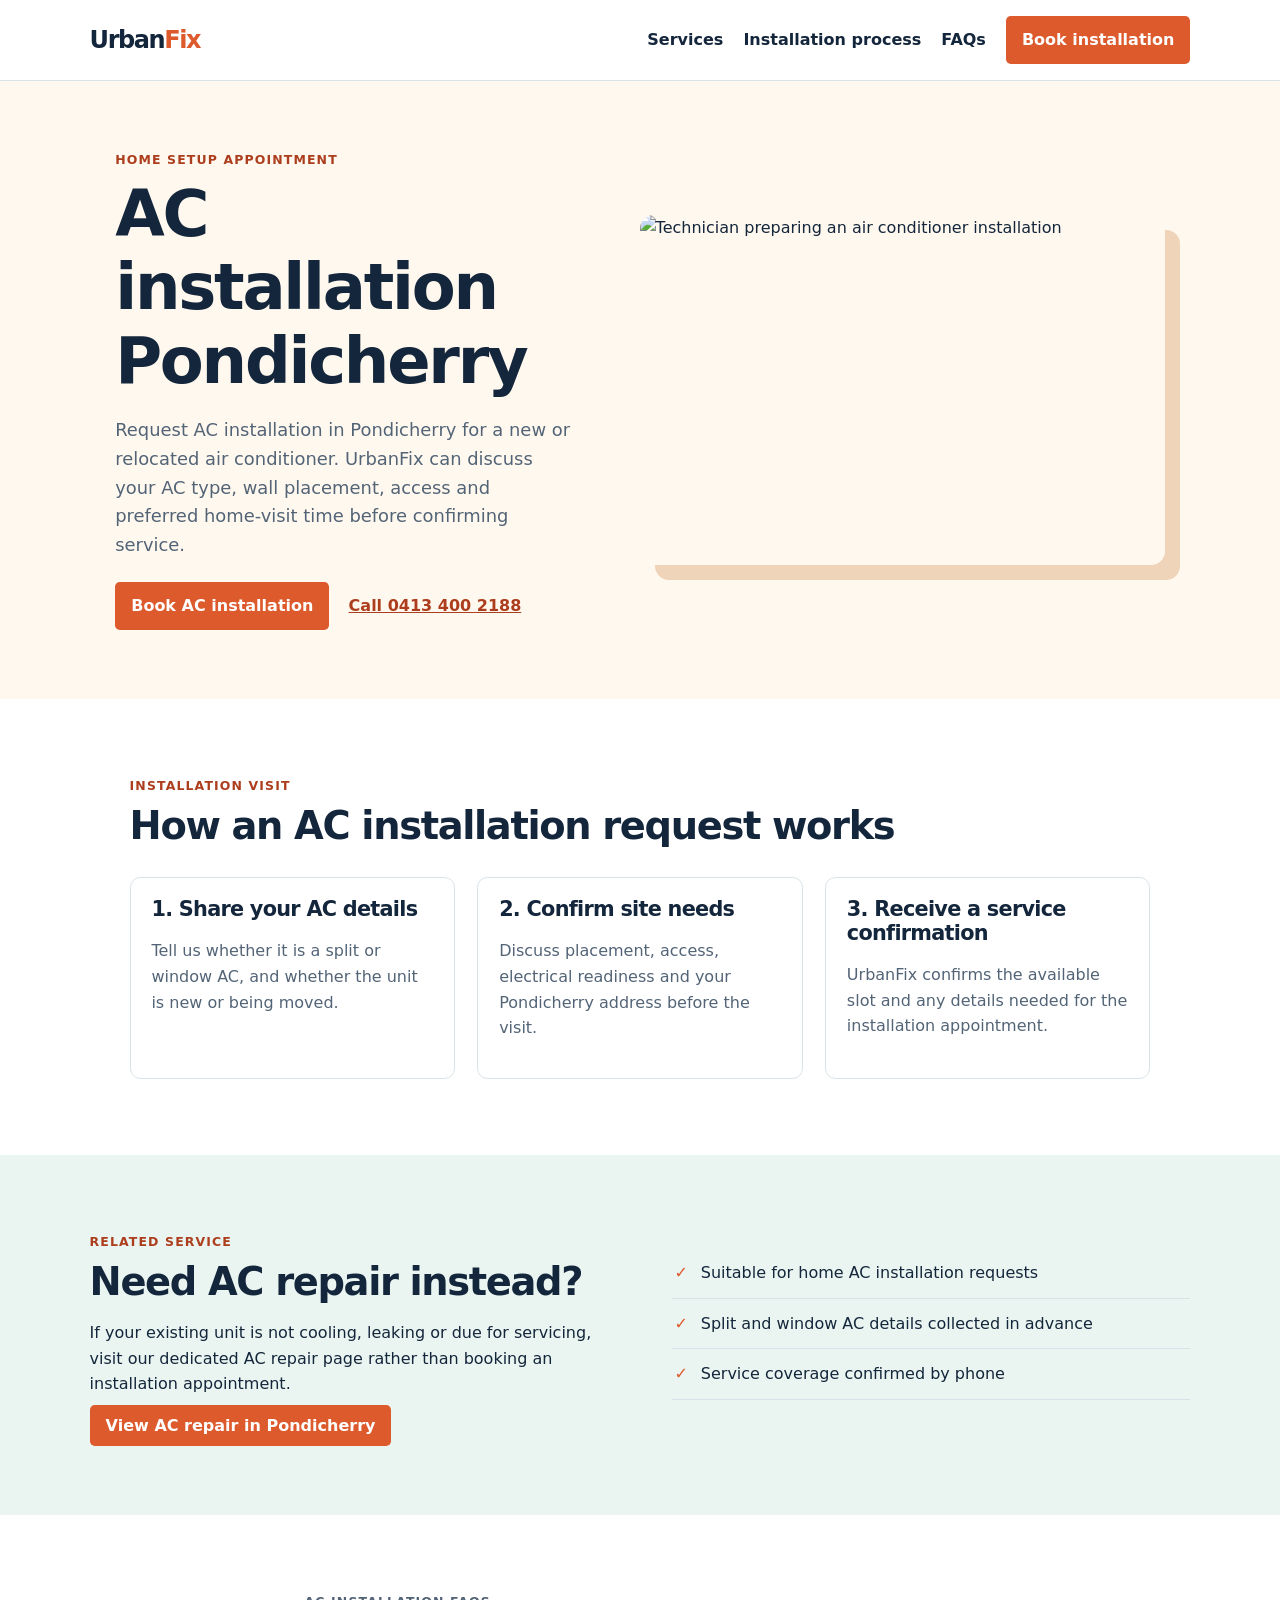
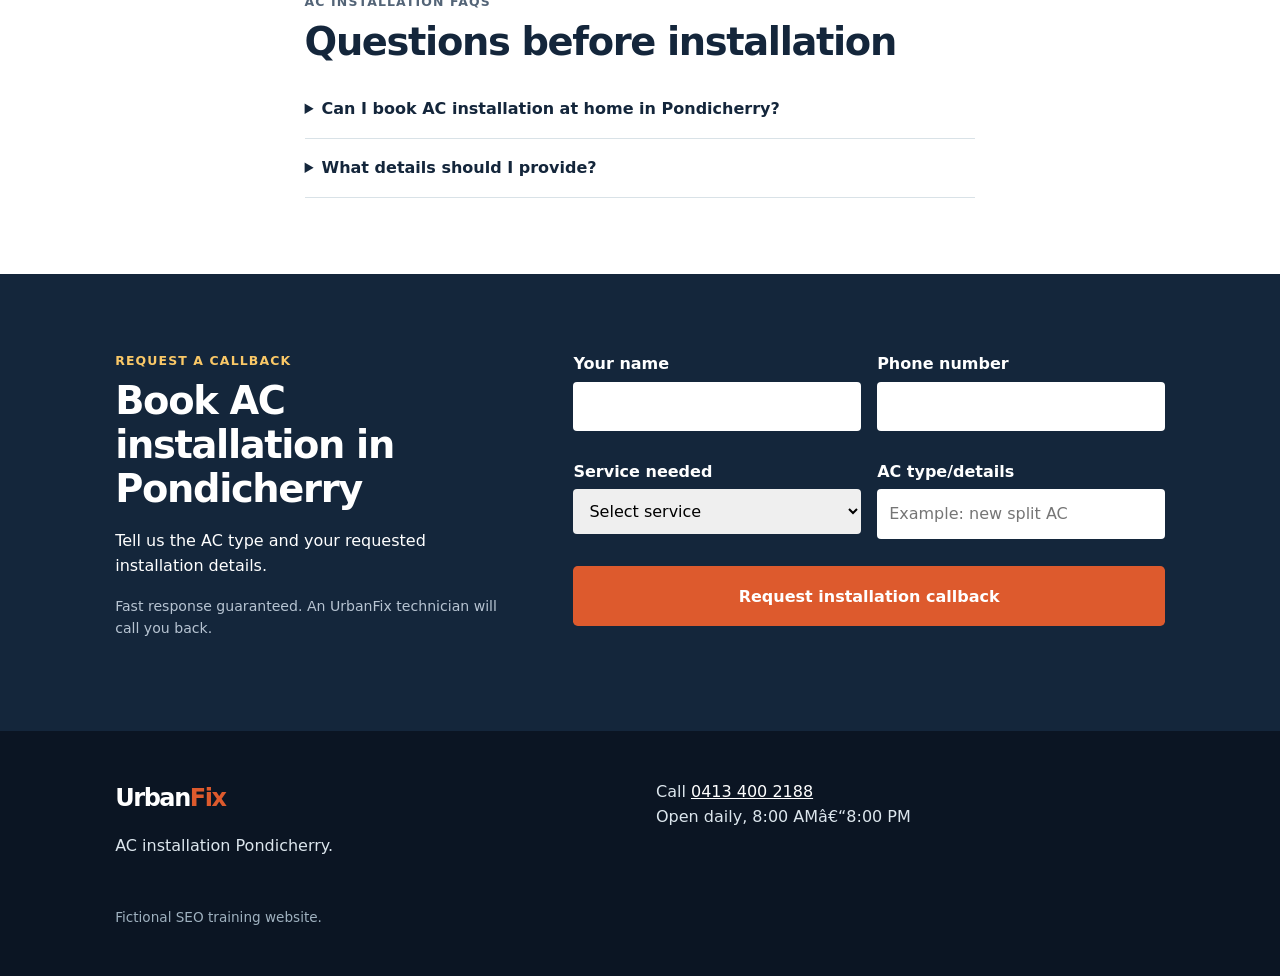
==== commit b328a889: "Update Google Ads Tag to AW-18498733073 in head section of all pages" ====
--- a/ac-installation-pondicherry/index.html
+++ b/ac-installation-pondicherry/index.html
@@ -1,6 +1,15 @@
 <!doctype html>
 <html lang="en-IN">
   <head>
+    <!-- Google tag (gtag.js) -->
+    <script async src="https://www.googletagmanager.com/gtag/js?id=AW-18498733073"></script>
+    <script>
+      window.dataLayer = window.dataLayer || [];
+      function gtag(){dataLayer.push(arguments);}
+      gtag('js', new Date());
+
+      gtag('config', 'AW-18498733073');
+    </script>
     <!-- Meta Pixel Code -->
     <script>
       !function(f,b,e,v,n,t,s)
